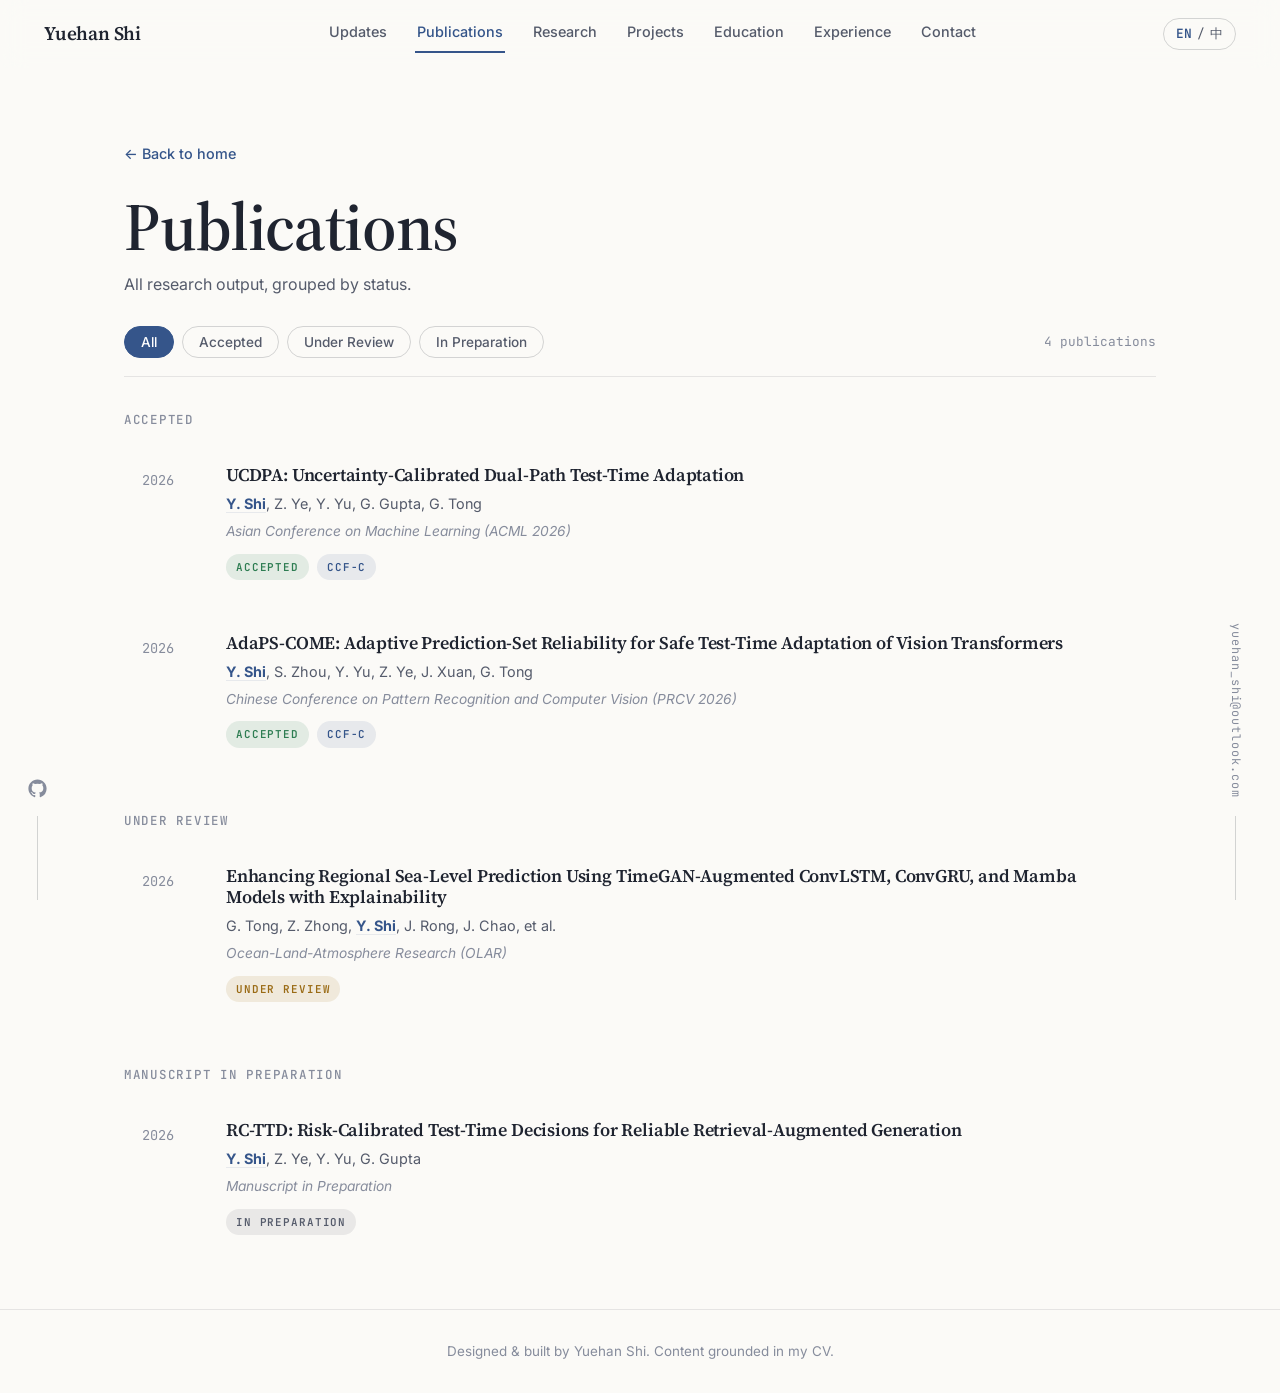
==== publications.html @ 9e49b06e "Remove photo border Drop the accent border on .hero-photo per site owner request; bump asset cache v" ====
<!DOCTYPE html>
<html lang="en">
<head>
  <meta charset="UTF-8">
  <meta name="viewport" content="width=device-width, initial-scale=1.0">

  <!-- SEO -->
  <title>Publications — Yuehan Shi</title>
  <meta name="description" content="Publications by Yuehan Shi: accepted papers at ACML 2026 and PRCV 2026, a manuscript under review at Ocean-Land-Atmosphere Research, and work in preparation on reliable RAG.">
  <meta name="author" content="Yuehan Shi">
  <link rel="canonical" href="https://shiyue105.github.io/Yuehan_Shi/publications.html">
  <meta name="robots" content="index, follow">

  <!-- Open Graph -->
  <meta property="og:type" content="website">
  <meta property="og:title" content="Publications — Yuehan Shi">
  <meta property="og:description" content="All research output by Yuehan Shi, grouped by status.">
  <meta property="og:url" content="https://shiyue105.github.io/Yuehan_Shi/publications.html">

  <!-- Twitter Card -->
  <meta name="twitter:card" content="summary">
  <meta name="twitter:title" content="Publications — Yuehan Shi">
  <meta name="twitter:description" content="All research output by Yuehan Shi, grouped by status.">

  <!-- Favicon (original inline SVG monogram) -->
  <link rel="icon" type="image/svg+xml" href="data:image/svg+xml,%3Csvg xmlns='http://www.w3.org/2000/svg' viewBox='0 0 100 100'%3E%3Crect width='100' height='100' rx='22' fill='%2335558A'/%3E%3Ctext x='50' y='66' font-family='Georgia, serif' font-size='44' font-weight='bold' text-anchor='middle' fill='%23FBFAF7'%3EYS%3C/text%3E%3C/svg%3E">
  <meta name="theme-color" content="#FBFAF7">

  <!-- Fonts -->
  <link rel="preconnect" href="https://fonts.googleapis.com">
  <link rel="preconnect" href="https://fonts.gstatic.com" crossorigin>
  <link href="https://fonts.googleapis.com/css2?family=Source+Serif+4:ital,opsz,wght@0,8..60,400;0,8..60,500;0,8..60,600;0,8..60,700;1,8..60,400&family=Inter:wght@400;500;600;700&family=JetBrains+Mono:wght@400;500;600&family=Noto+Serif+SC:wght@400;500;600;700&family=Noto+Sans+SC:wght@400;500;600;700&display=swap" rel="stylesheet">

  <!-- Styles -->
  <link rel="stylesheet" href="./assets/css/style.css?v=v3">
</head>
<body>

  <a class="skip-link" href="#main">Skip to main content</a>

  <!-- ==================== Navigation ==================== -->
  <nav class="nav" id="nav" aria-label="Primary">
    <div class="nav-inner">
      <a href="./index.html" class="nav-logo">Yuehan Shi</a>
      <div class="nav-links" id="nav-links"></div>
      <div class="nav-actions">
        <button class="lang-toggle" id="lang-toggle" aria-label="Switch language" aria-pressed="false">
          <span class="lang-en lang-active">EN</span>
          <span class="lang-sep" aria-hidden="true">/</span>
          <span class="lang-zh">中</span>
        </button>
        <button class="nav-mobile-toggle" id="nav-toggle" aria-label="Open menu" aria-expanded="false" aria-controls="mobile-menu">
          <span></span>
          <span></span>
          <span></span>
        </button>
      </div>
    </div>
  </nav>

  <!-- Mobile menu -->
  <div class="mobile-menu" id="mobile-menu"></div>

  <!-- Sticky side rails (desktop only) -->
  <aside class="side-social" id="side-social" aria-label="Social links"></aside>
  <aside class="side-email" id="side-email" aria-label="Email"></aside>

  <!-- ==================== Publications ==================== -->
  <main id="main">
    <div class="pub-page-header">
      <div class="container">
        <a class="pub-back" href="./index.html" id="pub-back-link"></a>
        <h1 class="pub-page-title" id="pub-page-title"></h1>
        <p class="pub-page-subtitle" id="pub-page-subtitle"></p>

        <div class="pub-toolbar">
          <div class="pub-filters" role="group" aria-label="Filter publications by status">
            <button class="pub-filter active" data-filter="all" aria-pressed="true">All</button>
            <button class="pub-filter" data-filter="accepted" aria-pressed="false">Accepted</button>
            <button class="pub-filter" data-filter="under-review" aria-pressed="false">Under Review</button>
            <button class="pub-filter" data-filter="in-preparation" aria-pressed="false">In Preparation</button>
          </div>
          <span class="pub-count" id="pub-count" aria-live="polite"></span>
        </div>

        <section class="pub-group" data-status="accepted" aria-labelledby="group-accepted">
          <h2 class="pub-group-heading" id="group-accepted"></h2>
          <div class="pub-list" id="pub-list-accepted"></div>
        </section>

        <section class="pub-group" data-status="under-review" aria-labelledby="group-under-review">
          <h2 class="pub-group-heading" id="group-under-review"></h2>
          <div class="pub-list" id="pub-list-under-review"></div>
        </section>

        <section class="pub-group" data-status="in-preparation" aria-labelledby="group-in-preparation">
          <h2 class="pub-group-heading" id="group-in-preparation"></h2>
          <div class="pub-list" id="pub-list-in-preparation"></div>
        </section>
      </div>
    </div>
  </main>

  <!-- ==================== Footer ==================== -->
  <footer class="footer">
    <div class="container">
      <p class="footer-text" id="footer-text"></p>
    </div>
  </footer>

  <!-- Scripts -->
  <script src="./assets/js/data.js?v=v3"></script>
  <script src="./assets/js/publications-data.js?v=v3"></script>
  <script src="./assets/js/publications.js?v=v3"></script>
</body>
</html>
---- assets/css/style.css ----
/* ==========================================================================
   Yuehan Shi — Academic Personal Website V1
   Original editorial stylesheet. Clean, light, serif-led design.
   ========================================================================== */

/* --------------------------------------------------------------------------
   1. Design tokens
   -------------------------------------------------------------------------- */
:root {
  --bg: #fbfaf7;
  --bg-surface: #ffffff;
  --bg-hover: rgba(31, 36, 48, 0.04);
  --text: #1f2430;
  --text-secondary: #555b6b;
  --text-tertiary: #868c9c;
  --accent: #35558a;
  --accent-strong: #274066;
  --accent-dim: rgba(53, 85, 138, 0.1);
  --accent-wash: rgba(53, 85, 138, 0.05);
  --border: rgba(31, 36, 48, 0.1);
  --border-strong: rgba(31, 36, 48, 0.18);
  --green: #2e7d52;
  --green-dim: rgba(46, 125, 82, 0.12);
  --amber: #9a6b15;
  --amber-dim: rgba(154, 107, 21, 0.12);
  --gray-dim: rgba(31, 36, 48, 0.08);

  --font-display: "Source Serif 4", "Noto Serif SC", Georgia, "Times New Roman", serif;
  --font-body: "Inter", "Noto Sans SC", ui-sans-serif, system-ui, -apple-system, "Segoe UI", sans-serif;
  --font-mono: "JetBrains Mono", ui-monospace, "Cascadia Mono", Consolas, monospace;

  --max-width: 1080px;
  --nav-height: 68px;
  --side-padding: 24px;

  --t-fast: 180ms ease;
  --t-base: 280ms ease;
  --t-slow: 550ms cubic-bezier(0.22, 1, 0.36, 1);
}

/* --------------------------------------------------------------------------
   2. Reset & base
   -------------------------------------------------------------------------- */
*,
*::before,
*::after {
  box-sizing: border-box;
  margin: 0;
  padding: 0;
}

html {
  scroll-behavior: smooth;
  scroll-padding-top: calc(var(--nav-height) + 16px);
  -webkit-text-size-adjust: 100%;
}

body {
  font-family: var(--font-body);
  font-size: 16px;
  line-height: 1.7;
  color: var(--text);
  background: var(--bg);
  -webkit-font-smoothing: antialiased;
  overflow-x: hidden;
}

img,
svg {
  max-width: 100%;
  display: block;
}

ul,
ol {
  list-style: none;
}

a {
  color: var(--accent);
  text-decoration: none;
  transition: color var(--t-fast);
}

a:hover {
  color: var(--accent-strong);
}

button {
  font-family: inherit;
  font-size: inherit;
  color: inherit;
  background: none;
  border: none;
  cursor: pointer;
}

::selection {
  background: var(--accent-dim);
  color: var(--text);
}

:focus-visible {
  outline: 2px solid var(--accent);
  outline-offset: 3px;
  border-radius: 3px;
}

/* Skip link */
.skip-link {
  position: absolute;
  top: -48px;
  left: 16px;
  z-index: 200;
  padding: 10px 16px;
  background: var(--accent);
  color: #fff;
  border-radius: 6px;
  font-weight: 600;
  transition: top var(--t-fast);
}

.skip-link:focus {
  top: 12px;
  color: #fff;
}

/* --------------------------------------------------------------------------
   3. Typography
   -------------------------------------------------------------------------- */
h1,
h2,
h3,
h4 {
  font-family: var(--font-display);
  font-weight: 600;
  line-height: 1.2;
  letter-spacing: -0.01em;
  color: var(--text);
}

h1 {
  font-size: clamp(2.6rem, 6vw, 4.2rem);
  letter-spacing: -0.02em;
  line-height: 1.05;
}

h2 {
  font-size: clamp(1.9rem, 3.6vw, 2.5rem);
}

.container {
  max-width: var(--max-width);
  margin: 0 auto;
  padding: 0 var(--side-padding);
}

.section {
  padding: 88px 0 24px;
}

.section-label {
  font-family: var(--font-mono);
  font-size: 0.78rem;
  font-weight: 500;
  letter-spacing: 0.14em;
  text-transform: uppercase;
  color: var(--accent);
  margin-bottom: 10px;
}

.section-heading {
  margin-bottom: 40px;
  padding-bottom: 20px;
  border-bottom: 1px solid var(--border);
}

/* --------------------------------------------------------------------------
   4. Navigation
   -------------------------------------------------------------------------- */
.nav {
  position: fixed;
  top: 0;
  left: 0;
  right: 0;
  z-index: 100;
  height: var(--nav-height);
  background: rgba(251, 250, 247, 0.82);
  -webkit-backdrop-filter: blur(12px);
  backdrop-filter: blur(12px);
  border-bottom: 1px solid transparent;
  transition: border-color var(--t-base), background var(--t-base);
}

.nav.scrolled {
  border-bottom-color: var(--border);
  background: rgba(251, 250, 247, 0.95);
}

.nav-inner {
  max-width: 1240px;
  margin: 0 auto;
  height: 100%;
  padding: 0 var(--side-padding);
  display: flex;
  align-items: center;
  justify-content: space-between;
  gap: 16px;
}

.nav-logo {
  font-family: var(--font-display);
  font-size: 1.2rem;
  font-weight: 600;
  color: var(--text);
  letter-spacing: -0.01em;
}

.nav-logo:hover {
  color: var(--accent);
}

.nav-links {
  display: flex;
  align-items: center;
  gap: 26px;
}

.nav-links a {
  font-size: 0.9rem;
  font-weight: 500;
  color: var(--text-secondary);
  padding: 6px 2px;
  border-bottom: 2px solid transparent;
  transition: color var(--t-fast), border-color var(--t-fast);
}

.nav-links a:hover {
  color: var(--text);
}

.nav-links a.active {
  color: var(--accent);
  border-bottom-color: var(--accent);
}

.nav-actions {
  display: flex;
  align-items: center;
  gap: 12px;
}

.lang-toggle {
  display: inline-flex;
  align-items: center;
  gap: 5px;
  font-family: var(--font-mono);
  font-size: 0.8rem;
  padding: 6px 12px;
  border: 1px solid var(--border-strong);
  border-radius: 999px;
  color: var(--text-secondary);
  transition: border-color var(--t-fast), color var(--t-fast), background var(--t-fast);
}

.lang-toggle:hover {
  border-color: var(--accent);
  color: var(--accent);
}

.lang-toggle .lang-active {
  color: var(--accent);
  font-weight: 600;
}

.nav-mobile-toggle {
  display: none;
  flex-direction: column;
  justify-content: center;
  gap: 5px;
  width: 40px;
  height: 40px;
  padding: 8px;
}

.nav-mobile-toggle span {
  display: block;
  height: 2px;
  width: 100%;
  background: var(--text);
  border-radius: 2px;
  transition: transform var(--t-base), opacity var(--t-base);
}

.nav-mobile-toggle.open span:nth-child(1) {
  transform: translateY(7px) rotate(45deg);
}

.nav-mobile-toggle.open span:nth-child(2) {
  opacity: 0;
}

.nav-mobile-toggle.open span:nth-child(3) {
  transform: translateY(-7px) rotate(-45deg);
}

/* Mobile menu */
.mobile-menu {
  position: fixed;
  top: var(--nav-height);
  left: 0;
  right: 0;
  bottom: 0;
  z-index: 90;
  display: flex;
  flex-direction: column;
  padding: 24px var(--side-padding);
  background: var(--bg);
  opacity: 0;
  pointer-events: none;
  transform: translateY(-8px);
  transition: opacity var(--t-base), transform var(--t-base);
}

.mobile-menu.open {
  opacity: 1;
  pointer-events: auto;
  transform: translateY(0);
}

.mobile-menu a {
  padding: 16px 4px;
  font-family: var(--font-display);
  font-size: 1.35rem;
  color: var(--text);
  border-bottom: 1px solid var(--border);
}

.mobile-menu a:hover {
  color: var(--accent);
}

/* --------------------------------------------------------------------------
   5. Side rails (desktop)
   -------------------------------------------------------------------------- */
.side-social,
.side-email {
  position: fixed;
  bottom: 0;
  z-index: 60;
  display: none;
  flex-direction: column;
  align-items: center;
  gap: 18px;
}

.side-social {
  left: 28px;
}

.side-email {
  right: 34px;
}

.side-social a,
.side-email a {
  color: var(--text-tertiary);
  transition: color var(--t-fast), transform var(--t-fast);
}

.side-social a:hover,
.side-email a:hover {
  color: var(--accent);
}

.side-social svg {
  width: 19px;
  height: 19px;
}

.side-email a {
  writing-mode: vertical-rl;
  font-family: var(--font-mono);
  font-size: 0.74rem;
  letter-spacing: 0.08em;
}

.side-social::after,
.side-email::after {
  content: "";
  width: 1px;
  height: 84px;
  background: var(--border-strong);
}

/* --------------------------------------------------------------------------
   6. Hero
   -------------------------------------------------------------------------- */
.hero {
  padding: calc(var(--nav-height) + 88px) 0 40px;
}

.hero-inner {
  max-width: var(--max-width);
  margin: 0 auto;
  padding: 0 var(--side-padding);
}

.hero-photo {
  width: 132px;
  margin-bottom: 36px;
  border-radius: 0;
  background: var(--accent-wash);
  overflow: hidden;
}

.hero-photo img {
  display: block;
  width: 100%;
  height: auto;
}

.hero-eyebrow {
  font-family: var(--font-mono);
  font-size: 0.82rem;
  font-weight: 500;
  letter-spacing: 0.14em;
  text-transform: uppercase;
  color: var(--accent);
  margin-bottom: 18px;
}

.hero-statement {
  font-family: var(--font-display);
  font-size: clamp(1.25rem, 2.6vw, 1.7rem);
  font-weight: 400;
  line-height: 1.45;
  color: var(--text-secondary);
  max-width: 760px;
  margin: 22px 0 18px;
}

.hero-description {
  max-width: 680px;
  color: var(--text-secondary);
  margin-bottom: 32px;
}

.hero-cta {
  display: flex;
  flex-wrap: wrap;
  gap: 14px;
  margin-bottom: 36px;
}

.hero-meta {
  display: flex;
  flex-wrap: wrap;
  gap: 12px 40px;
  padding: 20px 0;
  border-top: 1px solid var(--border);
}

.hero-meta-item {
  display: flex;
  flex-direction: column;
  gap: 2px;
}

.hero-meta-label {
  font-family: var(--font-mono);
  font-size: 0.7rem;
  letter-spacing: 0.12em;
  text-transform: uppercase;
  color: var(--text-tertiary);
}

.hero-meta-value {
  font-weight: 600;
  font-size: 0.95rem;
}

.hero-location {
  display: inline-flex;
  align-items: center;
  gap: 6px;
  margin-top: 18px;
  font-size: 0.88rem;
  color: var(--text-tertiary);
}

.hero-location svg {
  width: 15px;
  height: 15px;
}

/* Buttons */
.btn {
  display: inline-flex;
  align-items: center;
  gap: 8px;
  padding: 11px 22px;
  border-radius: 8px;
  font-size: 0.92rem;
  font-weight: 600;
  transition: background var(--t-fast), color var(--t-fast), border-color var(--t-fast), transform var(--t-fast);
}

.btn svg {
  width: 15px;
  height: 15px;
  transition: transform var(--t-fast);
}

.btn:hover svg {
  transform: translateX(3px);
}

.btn-primary {
  background: var(--accent);
  color: #fff;
}

.btn-primary:hover {
  background: var(--accent-strong);
  color: #fff;
}

.btn-secondary {
  border: 1.5px solid var(--border-strong);
  color: var(--text);
}

.btn-secondary:hover {
  border-color: var(--accent);
  color: var(--accent);
}

/* --------------------------------------------------------------------------
   7. Updates
   -------------------------------------------------------------------------- */
.updates-list {
  display: flex;
  flex-direction: column;
}

.update-item {
  display: grid;
  grid-template-columns: 120px 1fr;
  gap: 20px;
  padding: 14px 0;
  border-bottom: 1px solid var(--border);
}

.update-item:last-child {
  border-bottom: none;
}

.update-date {
  font-family: var(--font-mono);
  font-size: 0.8rem;
  color: var(--text-tertiary);
  padding-top: 3px;
  white-space: nowrap;
}

.update-text {
  color: var(--text-secondary);
}

/* --------------------------------------------------------------------------
   8. Publications
   -------------------------------------------------------------------------- */
.pub-list {
  display: flex;
  flex-direction: column;
  gap: 8px;
}

.pub-row {
  display: grid;
  grid-template-columns: 64px 1fr;
  gap: 20px;
  padding: 22px 18px;
  border-radius: 10px;
  transition: background var(--t-fast);
}

.pub-row:hover {
  background: var(--bg-hover);
}

.pub-year {
  font-family: var(--font-mono);
  font-size: 0.85rem;
  color: var(--text-tertiary);
  padding-top: 5px;
}

.pub-title {
  font-size: 1.12rem;
  font-weight: 600;
  margin-bottom: 6px;
}

.pub-authors {
  font-size: 0.9rem;
  color: var(--text-secondary);
  margin-bottom: 4px;
}

.author-self {
  font-weight: 700;
  color: var(--accent);
  text-decoration: underline;
  text-decoration-color: var(--accent-dim);
  text-underline-offset: 3px;
}

.pub-venue {
  font-size: 0.86rem;
  font-style: italic;
  color: var(--text-tertiary);
  margin-bottom: 10px;
}

.pub-badges {
  display: flex;
  flex-wrap: wrap;
  gap: 8px;
}

.status-badge,
.rank-badge {
  display: inline-block;
  font-family: var(--font-mono);
  font-size: 0.68rem;
  font-weight: 600;
  letter-spacing: 0.08em;
  text-transform: uppercase;
  padding: 4px 10px;
  border-radius: 999px;
}

.status-accepted {
  background: var(--green-dim);
  color: var(--green);
}

.status-under-review {
  background: var(--amber-dim);
  color: var(--amber);
}

.status-in-preparation {
  background: var(--gray-dim);
  color: var(--text-secondary);
}

.rank-badge {
  background: var(--accent-dim);
  color: var(--accent);
}

.pub-view-all {
  margin-top: 26px;
}

.pub-view-all-link {
  display: inline-flex;
  align-items: center;
  gap: 8px;
  font-weight: 600;
  font-size: 0.95rem;
}

.pub-view-all-link svg {
  width: 16px;
  height: 16px;
}

/* Publications page */
.pub-page-header {
  padding: calc(var(--nav-height) + 72px) 0 8px;
}

.pub-page-title {
  margin-bottom: 8px;
}

.pub-page-subtitle {
  color: var(--text-secondary);
  margin-bottom: 28px;
}

.pub-toolbar {
  display: flex;
  flex-wrap: wrap;
  align-items: center;
  justify-content: space-between;
  gap: 16px;
  margin-bottom: 36px;
  padding-bottom: 18px;
  border-bottom: 1px solid var(--border);
}

.pub-filters {
  display: flex;
  flex-wrap: wrap;
  gap: 8px;
}

.pub-filter {
  font-size: 0.85rem;
  font-weight: 500;
  padding: 7px 16px;
  border: 1px solid var(--border-strong);
  border-radius: 999px;
  color: var(--text-secondary);
  transition: all var(--t-fast);
}

.pub-filter:hover {
  border-color: var(--accent);
  color: var(--accent);
}

.pub-filter.active {
  background: var(--accent);
  border-color: var(--accent);
  color: #fff;
}

.pub-count {
  font-family: var(--font-mono);
  font-size: 0.8rem;
  color: var(--text-tertiary);
}

.pub-group {
  margin-bottom: 44px;
}

.pub-group-heading {
  font-family: var(--font-mono);
  font-size: 0.78rem;
  font-weight: 500;
  letter-spacing: 0.14em;
  text-transform: uppercase;
  color: var(--text-tertiary);
  margin-bottom: 14px;
}

.pub-back {
  display: inline-block;
  margin-bottom: 26px;
  font-size: 0.9rem;
  font-weight: 500;
}

/* --------------------------------------------------------------------------
   9. Research interests
   -------------------------------------------------------------------------- */
.research-interests-grid {
  display: grid;
  grid-template-columns: repeat(2, 1fr);
  gap: 0 56px;
}

.interest-item {
  padding: 26px 0;
  border-bottom: 1px solid var(--border);
}

.interest-number {
  font-family: var(--font-mono);
  font-size: 0.78rem;
  color: var(--accent);
  margin-bottom: 10px;
}

.interest-item h3 {
  font-size: 1.2rem;
  margin-bottom: 8px;
}

.interest-detail {
  font-size: 0.92rem;
  color: var(--text-secondary);
}

/* --------------------------------------------------------------------------
   10. Projects
   -------------------------------------------------------------------------- */
.projects-list {
  display: flex;
  flex-direction: column;
  gap: 20px;
}

.project-item {
  display: grid;
  grid-template-columns: 56px 1fr;
  gap: 18px;
  padding: 28px 26px;
  background: var(--bg-surface);
  border: 1px solid var(--border);
  border-radius: 12px;
  transition: border-color var(--t-base), box-shadow var(--t-base);
}

.project-item:hover {
  border-color: rgba(53, 85, 138, 0.35);
  box-shadow: 0 6px 24px rgba(31, 36, 48, 0.06);
}

.project-number {
  font-family: var(--font-mono);
  font-size: 0.85rem;
  color: var(--accent);
  padding-top: 6px;
}

.project-top {
  display: flex;
  flex-wrap: wrap;
  align-items: baseline;
  justify-content: space-between;
  gap: 6px 20px;
  margin-bottom: 6px;
}

.project-top h3 {
  font-size: 1.18rem;
  max-width: 640px;
}

.project-period {
  font-family: var(--font-mono);
  font-size: 0.78rem;
  color: var(--text-tertiary);
  white-space: nowrap;
}

.project-role {
  font-size: 0.85rem;
  font-weight: 500;
  color: var(--text-secondary);
  margin-bottom: 12px;
}

.project-summary {
  font-size: 0.94rem;
  color: var(--text-secondary);
  margin-bottom: 14px;
}

.project-highlights {
  display: flex;
  flex-direction: column;
  gap: 6px;
  padding-left: 2px;
}

.project-highlights li {
  position: relative;
  padding-left: 20px;
  font-size: 0.9rem;
  color: var(--text-secondary);
}

.project-highlights li::before {
  content: "";
  position: absolute;
  left: 2px;
  top: 0.62em;
  width: 7px;
  height: 7px;
  border-radius: 50%;
  background: var(--accent-dim);
  box-shadow: inset 0 0 0 2px var(--accent);
}

/* --------------------------------------------------------------------------
   11. Education & honors
   -------------------------------------------------------------------------- */
.edu-grid {
  display: grid;
  grid-template-columns: 1.6fr 1fr;
  gap: 32px;
  align-items: start;
}

.edu-box {
  padding: 30px;
  background: var(--bg-surface);
  border: 1px solid var(--border);
  border-radius: 12px;
}

.edu-head {
  display: flex;
  flex-wrap: wrap;
  align-items: baseline;
  justify-content: space-between;
  gap: 6px 18px;
  margin-bottom: 4px;
}

.edu-head h3 {
  font-size: 1.3rem;
}

.edu-period {
  font-family: var(--font-mono);
  font-size: 0.78rem;
  color: var(--text-tertiary);
}

.edu-location {
  font-size: 0.85rem;
  color: var(--text-tertiary);
  margin-bottom: 14px;
}

.edu-degree {
  font-weight: 600;
  margin-bottom: 4px;
}

.edu-minor {
  color: var(--text-secondary);
  margin-bottom: 4px;
}

.edu-gpa {
  font-weight: 600;
  color: var(--accent);
  margin-bottom: 14px;
}

.edu-courses {
  font-size: 0.88rem;
  color: var(--text-secondary);
}

.honors-box {
  padding: 30px;
  background: var(--accent-wash);
  border: 1px solid rgba(53, 85, 138, 0.18);
  border-radius: 12px;
}

.honors-box h3 {
  font-size: 1.05rem;
  margin-bottom: 16px;
}

.honors-list {
  display: flex;
  flex-direction: column;
  gap: 12px;
}

.honors-list li {
  position: relative;
  padding-left: 22px;
  font-size: 0.9rem;
  color: var(--text-secondary);
}

.honors-list li::before {
  content: "";
  position: absolute;
  left: 0;
  top: 0.5em;
  width: 9px;
  height: 9px;
  border-radius: 2px;
  background: var(--accent);
  transform: rotate(45deg);
}

/* --------------------------------------------------------------------------
   12. Experience
   -------------------------------------------------------------------------- */
.experience-sublabel {
  font-family: var(--font-mono);
  font-size: 0.78rem;
  font-weight: 500;
  letter-spacing: 0.14em;
  text-transform: uppercase;
  color: var(--text-tertiary);
  margin: 34px 0 18px;
}

.experience-sublabel:first-child {
  margin-top: 0;
}

.exp-item {
  padding: 24px 0;
  border-top: 1px solid var(--border);
}

.exp-head {
  display: flex;
  flex-wrap: wrap;
  align-items: baseline;
  justify-content: space-between;
  gap: 6px 24px;
}

.exp-org {
  font-size: 1.14rem;
}

.exp-title {
  font-size: 0.92rem;
  font-weight: 500;
  color: var(--accent);
  margin-top: 2px;
}

.exp-meta {
  text-align: right;
}

.exp-period {
  font-family: var(--font-mono);
  font-size: 0.78rem;
  color: var(--text-tertiary);
}

.exp-location {
  font-size: 0.8rem;
  color: var(--text-tertiary);
}

.exp-bullets {
  margin-top: 12px;
  display: flex;
  flex-direction: column;
  gap: 7px;
}

.exp-bullets li {
  position: relative;
  padding-left: 20px;
  font-size: 0.92rem;
  color: var(--text-secondary);
}

.exp-bullets li::before {
  content: "";
  position: absolute;
  left: 2px;
  top: 0.62em;
  width: 7px;
  height: 7px;
  border-radius: 50%;
  background: var(--accent-dim);
  box-shadow: inset 0 0 0 2px var(--accent);
}

/* --------------------------------------------------------------------------
   13. Skills
   -------------------------------------------------------------------------- */
.skills-grid {
  display: grid;
  grid-template-columns: repeat(2, 1fr);
  gap: 18px;
}

.skill-item {
  padding: 22px 24px;
  background: var(--bg-surface);
  border: 1px solid var(--border);
  border-radius: 10px;
}

.skill-item h3 {
  font-size: 1rem;
  margin-bottom: 8px;
}

.skill-item p {
  font-size: 0.88rem;
  color: var(--text-secondary);
}

/* --------------------------------------------------------------------------
   14. Contact & footer
   -------------------------------------------------------------------------- */
.contact {
  padding-bottom: 96px;
}

.contact-heading {
  font-size: clamp(1.9rem, 4vw, 2.7rem);
  margin-bottom: 10px;
}

.contact-sub {
  color: var(--text-secondary);
  margin-bottom: 28px;
}

.contact-email {
  display: inline-flex;
  align-items: center;
  gap: 10px;
  padding: 13px 26px;
  background: var(--accent);
  color: #fff;
  border-radius: 8px;
  font-weight: 600;
  transition: background var(--t-fast), transform var(--t-fast);
}

.contact-email:hover {
  background: var(--accent-strong);
  color: #fff;
  transform: translateY(-1px);
}

.contact-email svg {
  width: 17px;
  height: 17px;
}

.contact-socials {
  display: flex;
  gap: 22px;
  margin-top: 26px;
}

.contact-socials a {
  display: inline-flex;
  align-items: center;
  gap: 7px;
  font-weight: 500;
  font-size: 0.92rem;
}

.contact-socials svg {
  width: 17px;
  height: 17px;
}

.footer {
  padding: 30px 0;
  border-top: 1px solid var(--border);
}

.footer-text {
  font-size: 0.84rem;
  color: var(--text-tertiary);
  text-align: center;
}

/* --------------------------------------------------------------------------
   15. Reveal animations
   -------------------------------------------------------------------------- */
.reveal {
  opacity: 0;
  transform: translateY(18px);
  transition: opacity var(--t-slow), transform var(--t-slow);
}

.reveal.visible {
  opacity: 1;
  transform: translateY(0);
}

.reveal-stagger > * {
  opacity: 0;
  transform: translateY(14px);
  transition: opacity var(--t-slow), transform var(--t-slow);
}

.reveal-stagger.visible > * {
  opacity: 1;
  transform: translateY(0);
}

.reveal-stagger.visible > *:nth-child(1) { transition-delay: 0ms; }
.reveal-stagger.visible > *:nth-child(2) { transition-delay: 70ms; }
.reveal-stagger.visible > *:nth-child(3) { transition-delay: 140ms; }
.reveal-stagger.visible > *:nth-child(4) { transition-delay: 210ms; }
.reveal-stagger.visible > *:nth-child(5) { transition-delay: 280ms; }
.reveal-stagger.visible > *:nth-child(6) { transition-delay: 350ms; }

/* --------------------------------------------------------------------------
   16. Reduced motion
   -------------------------------------------------------------------------- */
@media (prefers-reduced-motion: reduce) {
  html {
    scroll-behavior: auto;
  }

  *,
  *::before,
  *::after {
    animation-duration: 0.01ms !important;
    animation-iteration-count: 1 !important;
    transition-duration: 0.01ms !important;
    transition-delay: 0ms !important;
  }

  .reveal,
  .reveal-stagger > * {
    opacity: 1;
    transform: none;
  }
}

/* --------------------------------------------------------------------------
   17. Responsive
   -------------------------------------------------------------------------- */
@media (min-width: 1100px) {
  .side-social,
  .side-email {
    display: flex;
  }
}

@media (max-width: 900px) {
  .nav-links {
    display: none;
  }

  .nav-mobile-toggle {
    display: flex;
  }

  .research-interests-grid,
  .skills-grid {
    grid-template-columns: 1fr;
  }

  .edu-grid {
    grid-template-columns: 1fr;
  }

  .section {
    padding: 64px 0 16px;
  }
}

@media (max-width: 560px) {
  .update-item {
    grid-template-columns: 1fr;
    gap: 4px;
  }

  .pub-row {
    grid-template-columns: 1fr;
    gap: 6px;
    padding: 20px 14px;
  }

  .pub-year {
    padding-top: 0;
  }

  .project-item {
    grid-template-columns: 1fr;
    padding: 22px 18px;
  }

  .project-number {
    padding-top: 0;
  }

  .exp-meta {
    text-align: left;
  }

  .hero {
    padding-top: calc(var(--nav-height) + 56px);
  }

  .hero-cta .btn {
    flex: 1;
    justify-content: center;
  }
}

/* --------------------------------------------------------------------------
   18. Print
   -------------------------------------------------------------------------- */
@media print {
  .nav,
  .mobile-menu,
  .side-social,
  .side-email,
  .hero-cta,
  .contact,
  .pub-filters {
    display: none !important;
  }

  body {
    background: #fff;
  }
}
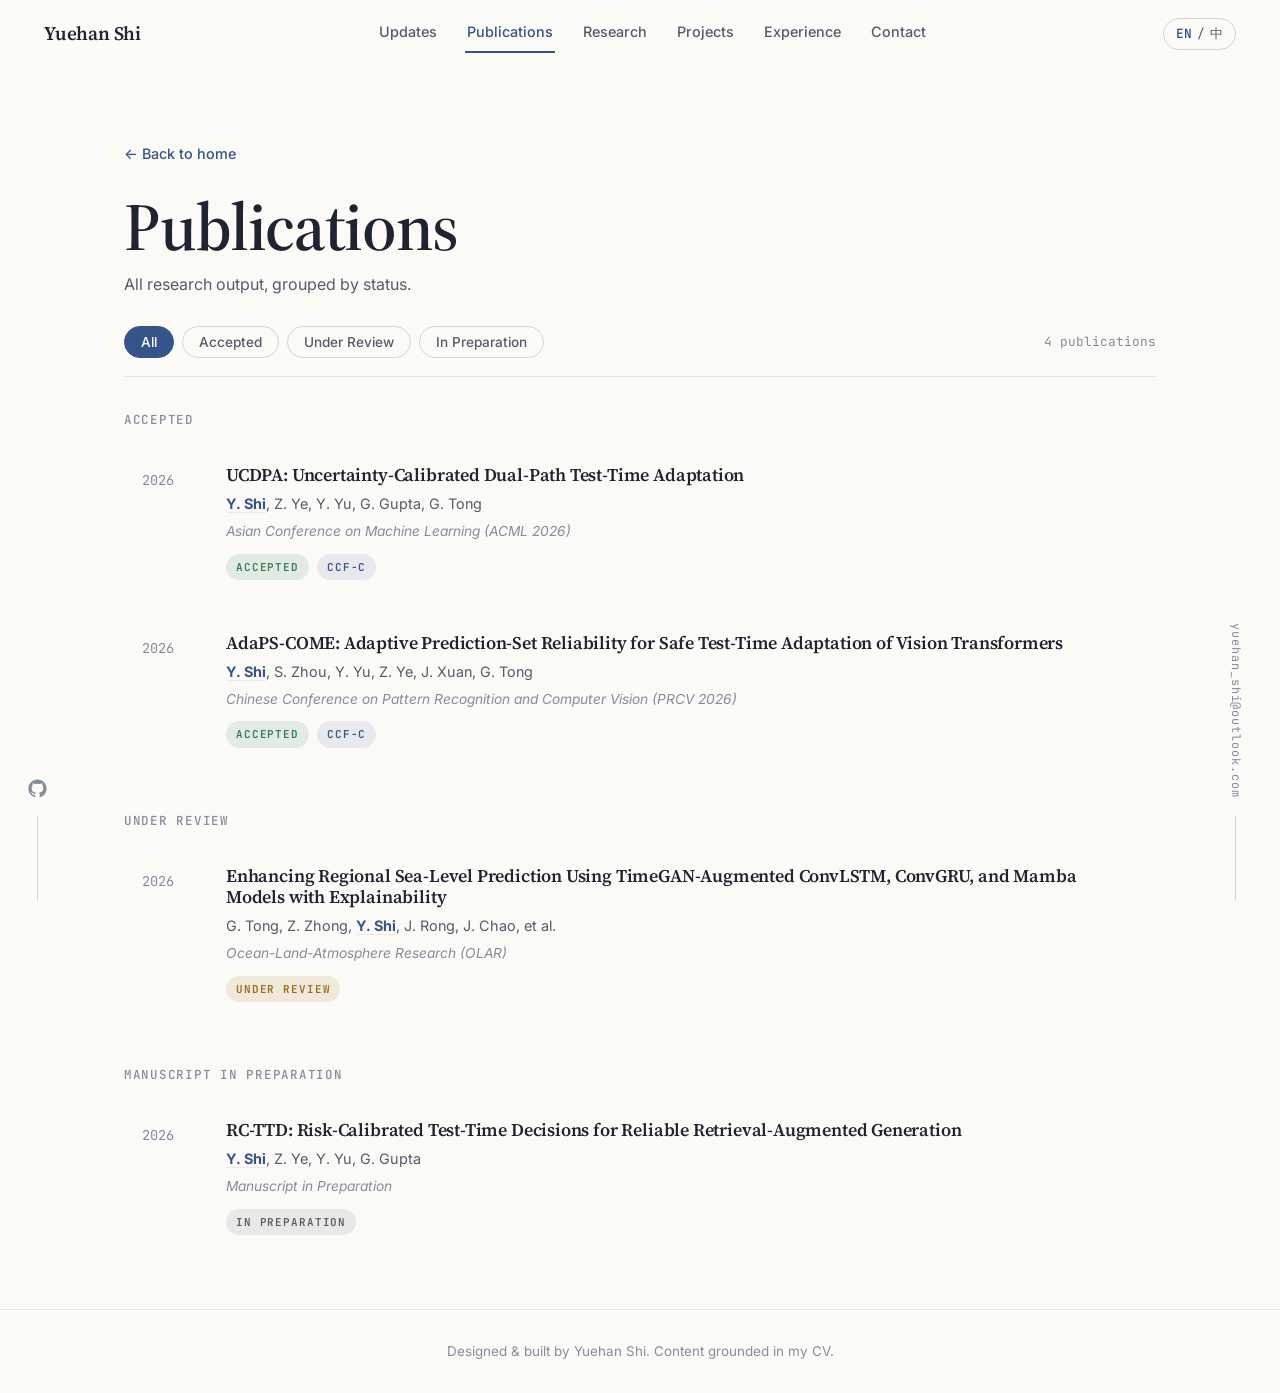
==== commit 428a196f: "Remove Education & Honors section and hero GPA - Remove the #education section from the homepage (sc" ====
--- a/publications.html
+++ b/publications.html
@@ -32,7 +32,7 @@
   <link href="https://fonts.googleapis.com/css2?family=Source+Serif+4:ital,opsz,wght@0,8..60,400;0,8..60,500;0,8..60,600;0,8..60,700;1,8..60,400&family=Inter:wght@400;500;600;700&family=JetBrains+Mono:wght@400;500;600&family=Noto+Serif+SC:wght@400;500;600;700&family=Noto+Sans+SC:wght@400;500;600;700&display=swap" rel="stylesheet">
 
   <!-- Styles -->
-  <link rel="stylesheet" href="./assets/css/style.css?v=v3">
+  <link rel="stylesheet" href="./assets/css/style.css?v=v5">
 </head>
 <body>
 
@@ -109,8 +109,8 @@
   </footer>
 
   <!-- Scripts -->
-  <script src="./assets/js/data.js?v=v3"></script>
-  <script src="./assets/js/publications-data.js?v=v3"></script>
-  <script src="./assets/js/publications.js?v=v3"></script>
+  <script src="./assets/js/data.js?v=v5"></script>
+  <script src="./assets/js/publications-data.js?v=v5"></script>
+  <script src="./assets/js/publications.js?v=v5"></script>
 </body>
 </html>
--- a/assets/css/style.css
+++ b/assets/css/style.css
@@ -933,12 +933,6 @@
   margin-bottom: 4px;
 }
 
-.edu-gpa {
-  font-weight: 600;
-  color: var(--accent);
-  margin-bottom: 14px;
-}
-
 .edu-courses {
   font-size: 0.88rem;
   color: var(--text-secondary);
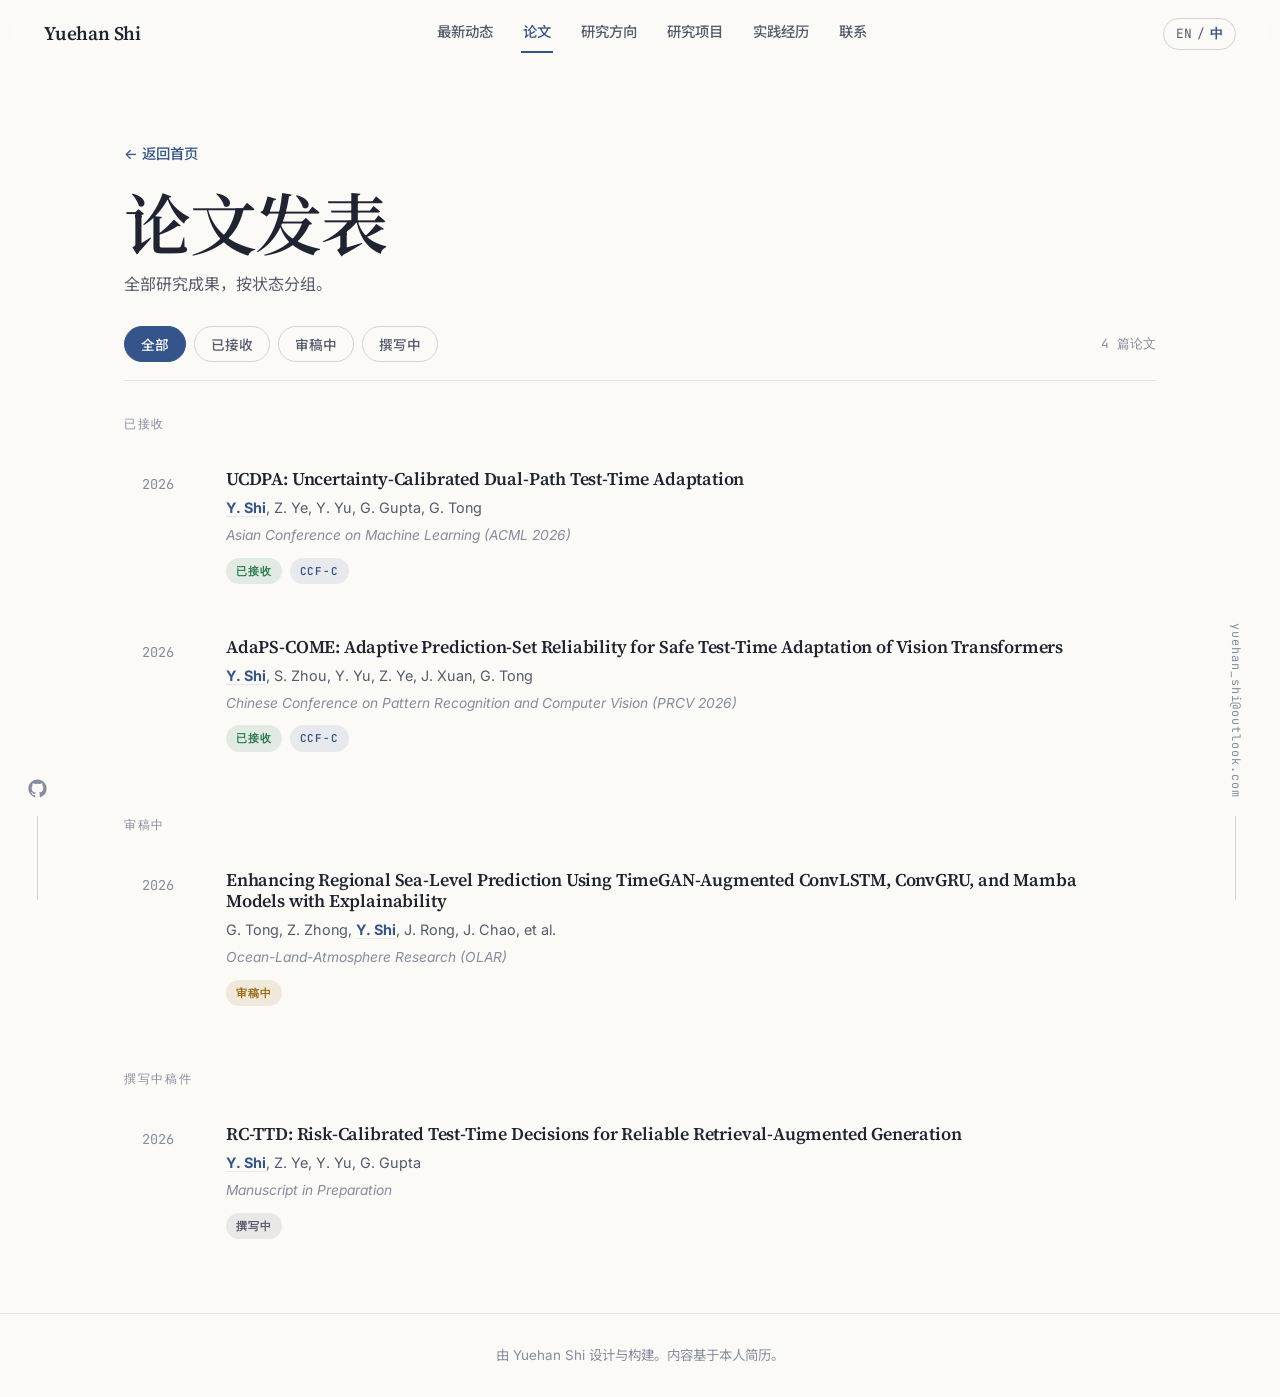
==== commit 1cd5b348: "Default first visit to Chinese Replace browser-language detection with a fixed Chinese default; save" ====
--- a/publications.html
+++ b/publications.html
@@ -32,7 +32,7 @@
   <link href="https://fonts.googleapis.com/css2?family=Source+Serif+4:ital,opsz,wght@0,8..60,400;0,8..60,500;0,8..60,600;0,8..60,700;1,8..60,400&family=Inter:wght@400;500;600;700&family=JetBrains+Mono:wght@400;500;600&family=Noto+Serif+SC:wght@400;500;600;700&family=Noto+Sans+SC:wght@400;500;600;700&display=swap" rel="stylesheet">
 
   <!-- Styles -->
-  <link rel="stylesheet" href="./assets/css/style.css?v=v5">
+  <link rel="stylesheet" href="./assets/css/style.css?v=v7">
 </head>
 <body>
 
@@ -109,8 +109,8 @@
   </footer>
 
   <!-- Scripts -->
-  <script src="./assets/js/data.js?v=v5"></script>
-  <script src="./assets/js/publications-data.js?v=v5"></script>
-  <script src="./assets/js/publications.js?v=v5"></script>
+  <script src="./assets/js/data.js?v=v7"></script>
+  <script src="./assets/js/publications-data.js?v=v7"></script>
+  <script src="./assets/js/publications.js?v=v7"></script>
 </body>
 </html>
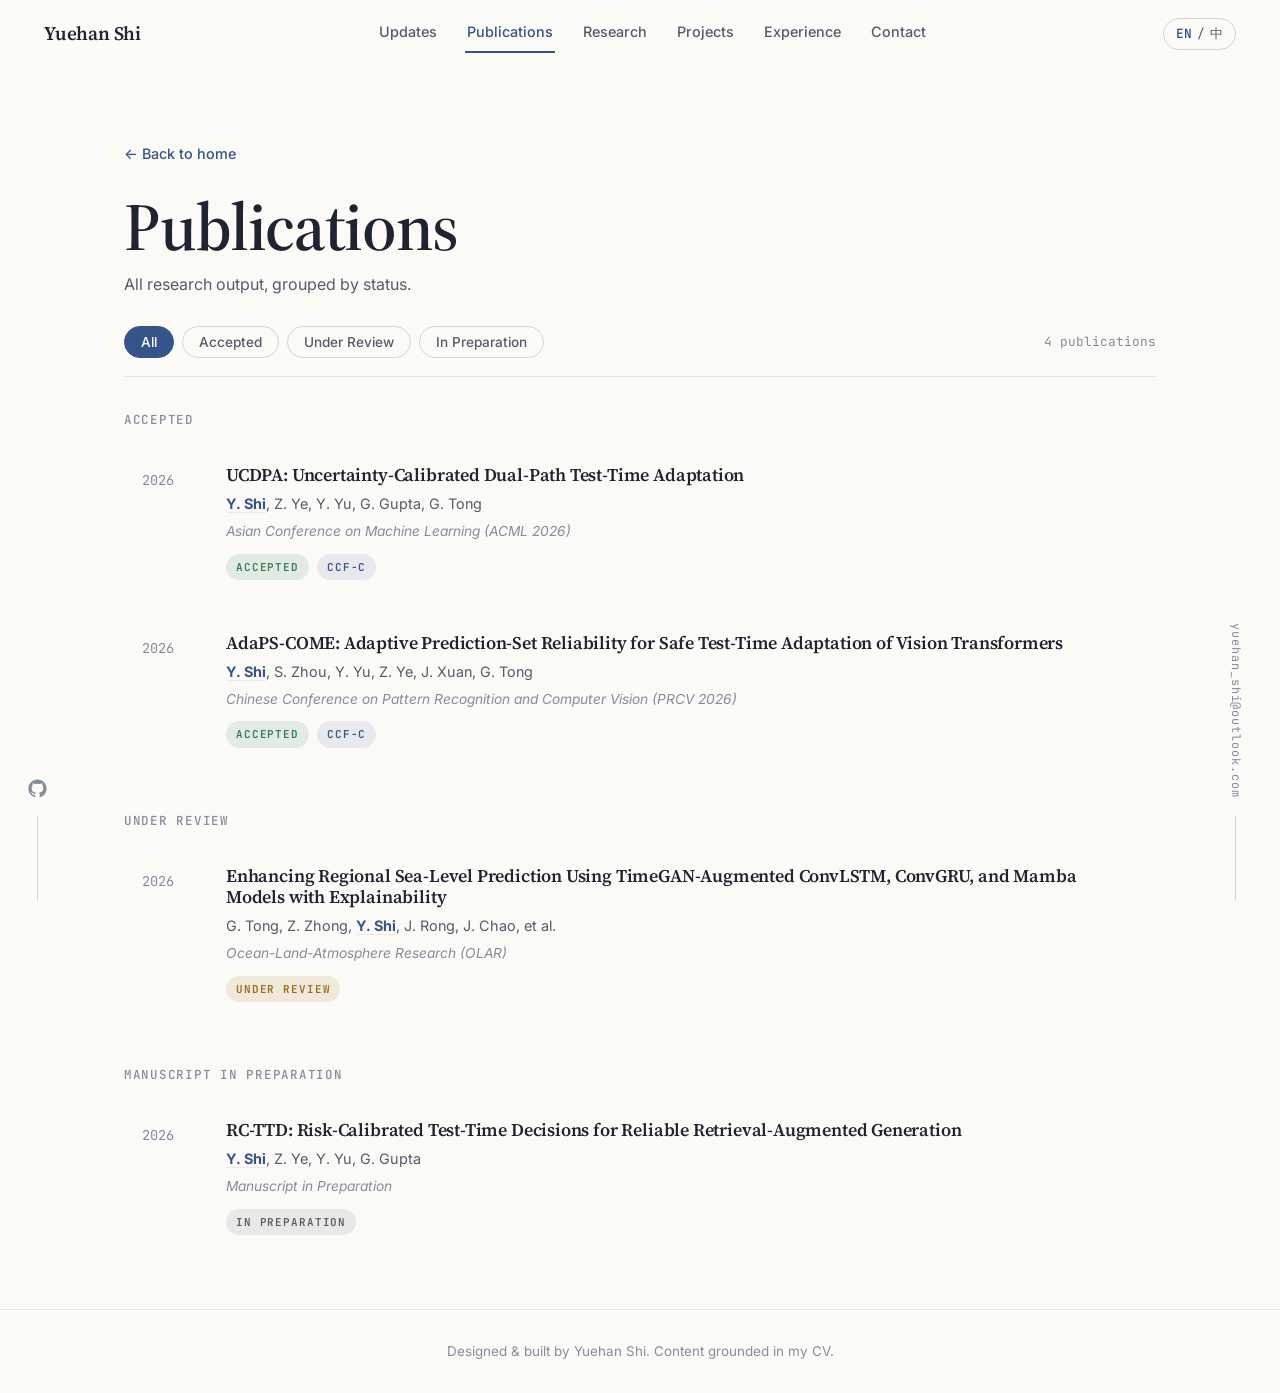
==== commit fd6a7109: "Default first visit to English Flip the first-visit default from Chinese to English per site owner r" ====
--- a/publications.html
+++ b/publications.html
@@ -32,7 +32,7 @@
   <link href="https://fonts.googleapis.com/css2?family=Source+Serif+4:ital,opsz,wght@0,8..60,400;0,8..60,500;0,8..60,600;0,8..60,700;1,8..60,400&family=Inter:wght@400;500;600;700&family=JetBrains+Mono:wght@400;500;600&family=Noto+Serif+SC:wght@400;500;600;700&family=Noto+Sans+SC:wght@400;500;600;700&display=swap" rel="stylesheet">
 
   <!-- Styles -->
-  <link rel="stylesheet" href="./assets/css/style.css?v=v7">
+  <link rel="stylesheet" href="./assets/css/style.css?v=v8">
 </head>
 <body>
 
@@ -109,8 +109,8 @@
   </footer>
 
   <!-- Scripts -->
-  <script src="./assets/js/data.js?v=v7"></script>
-  <script src="./assets/js/publications-data.js?v=v7"></script>
-  <script src="./assets/js/publications.js?v=v7"></script>
+  <script src="./assets/js/data.js?v=v8"></script>
+  <script src="./assets/js/publications-data.js?v=v8"></script>
+  <script src="./assets/js/publications.js?v=v8"></script>
 </body>
 </html>
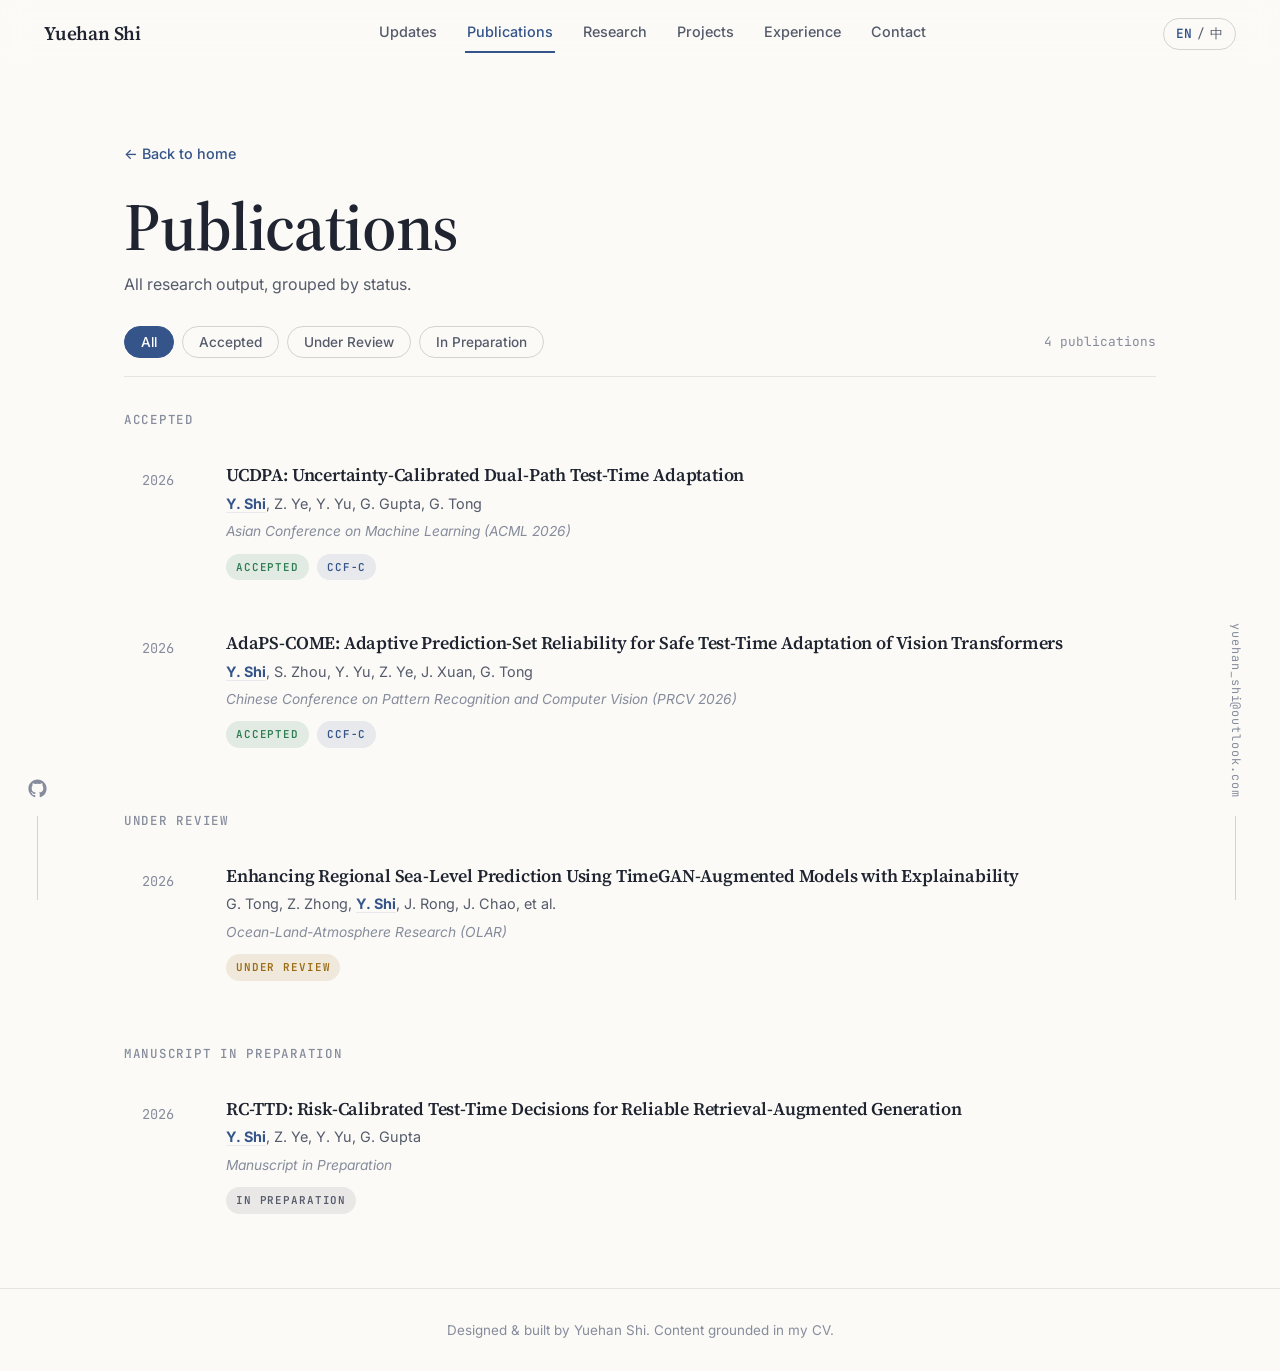
==== commit 63656a76: "Update section label, major name, and research interests - Rename homepage section 02 from Selected " ====
--- a/publications.html
+++ b/publications.html
@@ -32,7 +32,7 @@
   <link href="https://fonts.googleapis.com/css2?family=Source+Serif+4:ital,opsz,wght@0,8..60,400;0,8..60,500;0,8..60,600;0,8..60,700;1,8..60,400&family=Inter:wght@400;500;600;700&family=JetBrains+Mono:wght@400;500;600&family=Noto+Serif+SC:wght@400;500;600;700&family=Noto+Sans+SC:wght@400;500;600;700&display=swap" rel="stylesheet">
 
   <!-- Styles -->
-  <link rel="stylesheet" href="./assets/css/style.css?v=v8">
+  <link rel="stylesheet" href="./assets/css/style.css?v=v9">
 </head>
 <body>
 
@@ -109,8 +109,8 @@
   </footer>
 
   <!-- Scripts -->
-  <script src="./assets/js/data.js?v=v8"></script>
-  <script src="./assets/js/publications-data.js?v=v8"></script>
-  <script src="./assets/js/publications.js?v=v8"></script>
+  <script src="./assets/js/data.js?v=v9"></script>
+  <script src="./assets/js/publications-data.js?v=v9"></script>
+  <script src="./assets/js/publications.js?v=v9"></script>
 </body>
 </html>
